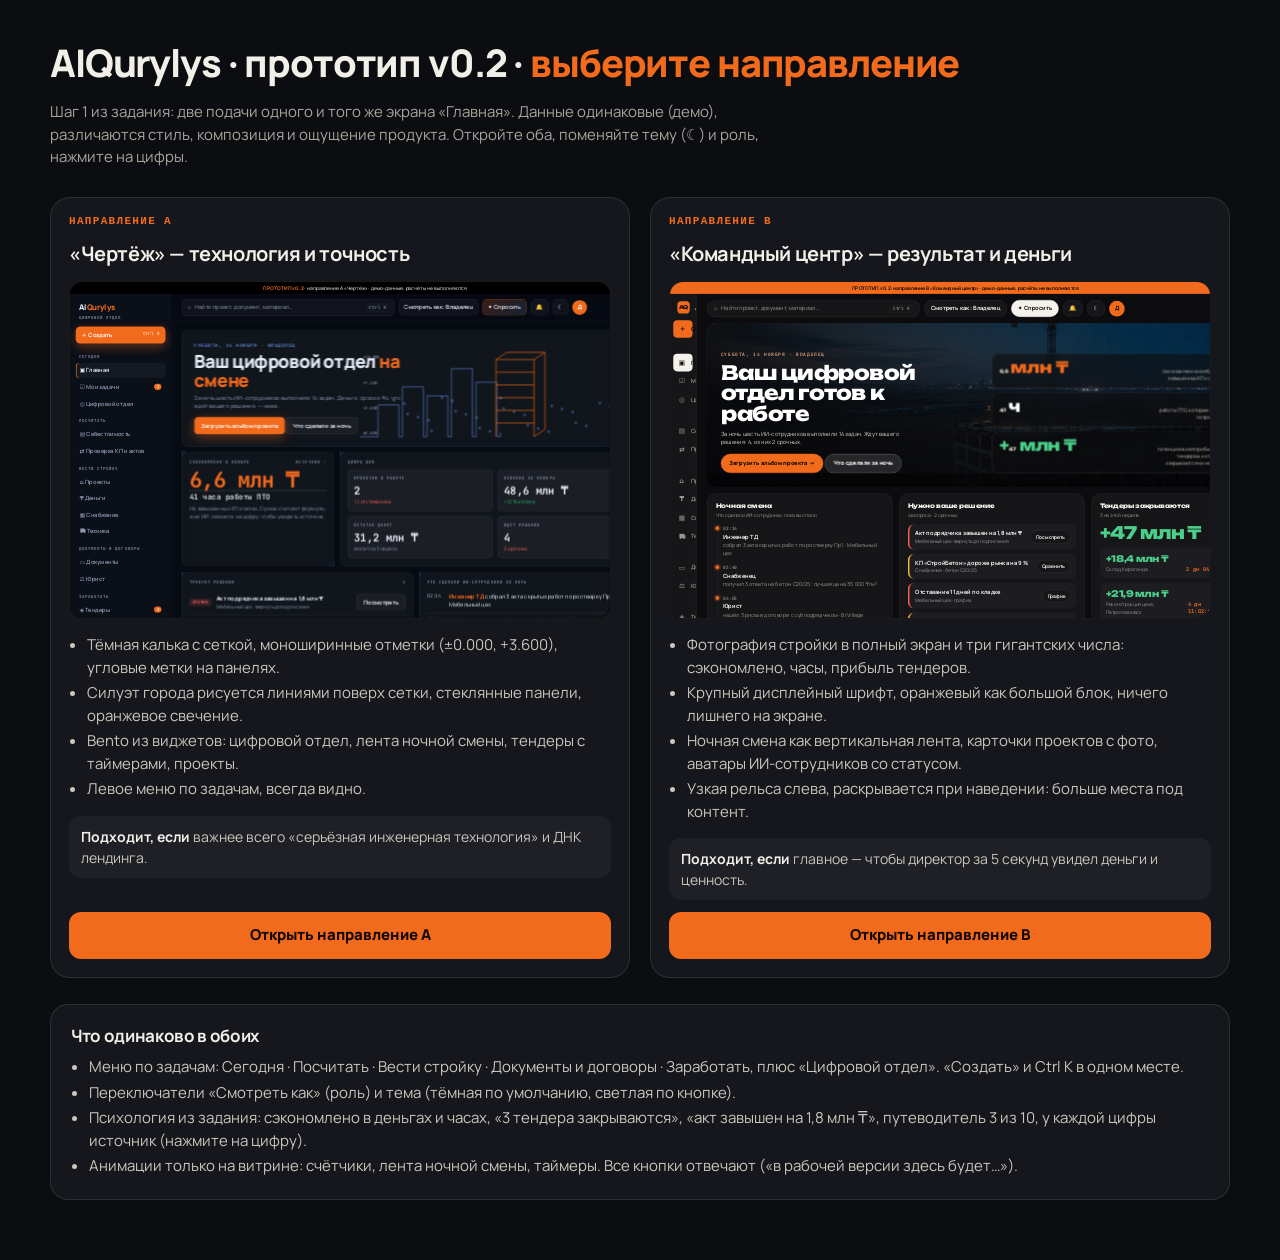
==== proto-v02/index.html @ 18655864 "Prototype v0.2: two style directions for the home screen Co-Authored-By: Claude Sonnet 5.5 <noreply@" ====
<!doctype html>
<html lang="ru">
<head>
<meta charset="utf-8">
<meta name="robots" content="noindex, nofollow">
<meta name="viewport" content="width=device-width, initial-scale=1">
<title>AIQurylys · прототип v0.2 · два направления стиля</title>
<link href="https://fonts.googleapis.com/css2?family=Manrope:wght@400;600;800&display=swap" rel="stylesheet">
<style>
  * { box-sizing:border-box; margin:0; padding:0; }
  body { font:15px/1.5 Manrope, system-ui, sans-serif; background:#0C0D11; color:#F2EFE9; padding:34px 22px 60px; }
  .w { max-width:1180px; margin:0 auto; }
  h1 { font-size:clamp(26px,3.4vw,38px); letter-spacing:-.03em; font-weight:800; }
  h1 em { font-style:normal; color:#F26B1D; }
  .lead { color:#A8A59C; max-width:760px; margin:10px 0 28px; }
  .grid { display:grid; grid-template-columns:1fr 1fr; gap:20px; }
  .card { background:#16171C; border:1px solid rgba(255,255,255,.1); border-radius:20px; padding:18px; display:flex; flex-direction:column; gap:12px; }
  .shot { position:relative; border-radius:14px; overflow:hidden; border:1px solid rgba(255,255,255,.1); aspect-ratio:16/10; background:#000; }
  .shot iframe { position:absolute; left:0; top:0; width:1440px; height:900px; border:0; transform-origin:0 0; pointer-events:none; }
  .shot a { position:absolute; inset:0; }
  h2 { font-size:20px; letter-spacing:-.02em; }
  .tag { font:700 11px/1 ui-monospace, Consolas, monospace; letter-spacing:.12em; text-transform:uppercase; color:#F26B1D; }
  ul { padding-left:18px; color:#C9C6BC; } li { margin:3px 0; }
  .for { background:#1E2026; border-radius:12px; padding:10px 12px; color:#C9C6BC; font-size:14px; }
  .for b { color:#F2EFE9; }
  .btn { display:inline-flex; justify-content:center; padding:12px 18px; border-radius:12px; background:#F26B1D; color:#140A03; font-weight:800; text-decoration:none; margin-top:auto; }
  .btn.o { background:transparent; color:#F2EFE9; border:1px solid rgba(255,255,255,.25); }
  .same { margin-top:26px; background:#16171C; border:1px solid rgba(255,255,255,.1); border-radius:18px; padding:18px 20px; }
  .same h2 { font-size:17px; margin-bottom:8px; } .same li { color:#C9C6BC; }
  @media (max-width:900px) { .grid { grid-template-columns:1fr; } }
</style>
</head>
<body>
<div class="w">
  <h1>AIQurylys · прототип v0.2 · <em>выберите направление</em></h1>
  <p class="lead">Шаг 1 из задания: две подачи одного и того же экрана «Главная». Данные одинаковые (демо), различаются стиль, композиция и ощущение продукта. Откройте оба, поменяйте тему (☾) и роль, нажмите на цифры.</p>

  <div class="grid">
    <div class="card">
      <span class="tag">Направление A</span>
      <h2>«Чертёж» — технология и точность</h2>
      <div class="shot"><iframe src="a.html" title="Направление A" loading="lazy" style="transform:scale(.41)"></iframe><a href="a.html" aria-label="Открыть направление A"></a></div>
      <ul>
        <li>Тёмная калька с сеткой, моноширинные отметки (±0.000, +3.600), угловые метки на панелях.</li>
        <li>Силуэт города рисуется линиями поверх сетки, стеклянные панели, оранжевое свечение.</li>
        <li>Bento из виджетов: цифровой отдел, лента ночной смены, тендеры с таймерами, проекты.</li>
        <li>Левое меню по задачам, всегда видно.</li>
      </ul>
      <div class="for"><b>Подходит, если</b> важнее всего «серьёзная инженерная технология» и ДНК лендинга.</div>
      <a class="btn" href="a.html">Открыть направление A</a>
    </div>
    <div class="card">
      <span class="tag">Направление B</span>
      <h2>«Командный центр» — результат и деньги</h2>
      <div class="shot"><iframe src="b.html" title="Направление B" loading="lazy" style="transform:scale(.41)"></iframe><a href="b.html" aria-label="Открыть направление B"></a></div>
      <ul>
        <li>Фотография стройки в полный экран и три гигантских числа: сэкономлено, часы, прибыль тендеров.</li>
        <li>Крупный дисплейный шрифт, оранжевый как большой блок, ничего лишнего на экране.</li>
        <li>Ночная смена как вертикальная лента, карточки проектов с фото, аватары ИИ-сотрудников со статусом.</li>
        <li>Узкая рельса слева, раскрывается при наведении: больше места под контент.</li>
      </ul>
      <div class="for"><b>Подходит, если</b> главное — чтобы директор за 5 секунд увидел деньги и ценность.</div>
      <a class="btn" href="b.html">Открыть направление B</a>
    </div>
  </div>

  <div class="same">
    <h2>Что одинаково в обоих</h2>
    <ul>
      <li>Меню по задачам: Сегодня · Посчитать · Вести стройку · Документы и договоры · Заработать, плюс «Цифровой отдел». «Создать» и Ctrl K в одном месте.</li>
      <li>Переключатели «Смотреть как» (роль) и тема (тёмная по умолчанию, светлая по кнопке).</li>
      <li>Психология из задания: сэкономлено в деньгах и часах, «3 тендера закрываются», «акт завышен на 1,8 млн ₸», путеводитель 3 из 10, у каждой цифры источник (нажмите на цифру).</li>
      <li>Анимации только на витрине: счётчики, лента ночной смены, таймеры. Все кнопки отвечают («в рабочей версии здесь будет…»).</li>
    </ul>
  </div>
</div>
</body>
</html>
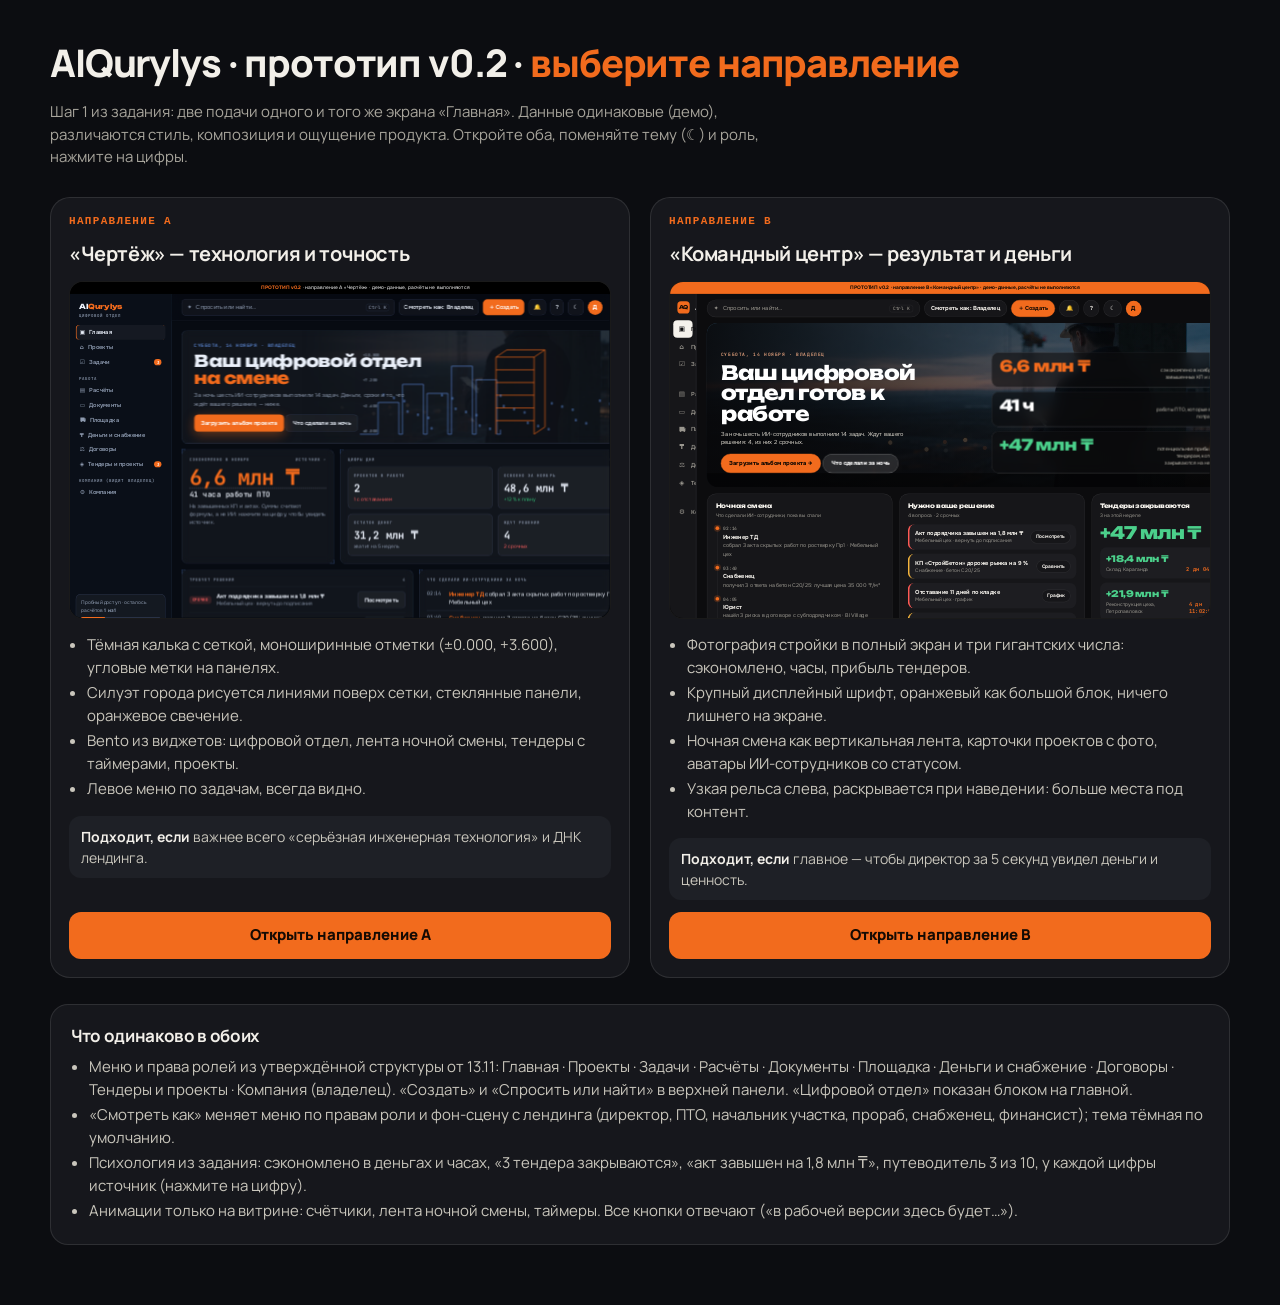
==== commit 8579a747: "Prototype v0.2: approved menu and roles, landing scene photos per role Co-Authored-By: Claude Sonnet" ====
--- a/proto-v02/index.html
+++ b/proto-v02/index.html
@@ -67,8 +67,8 @@
   <div class="same">
     <h2>Что одинаково в обоих</h2>
     <ul>
-      <li>Меню по задачам: Сегодня · Посчитать · Вести стройку · Документы и договоры · Заработать, плюс «Цифровой отдел». «Создать» и Ctrl K в одном месте.</li>
-      <li>Переключатели «Смотреть как» (роль) и тема (тёмная по умолчанию, светлая по кнопке).</li>
+      <li>Меню и права ролей из утверждённой структуры от 13.11: Главная · Проекты · Задачи · Расчёты · Документы · Площадка · Деньги и снабжение · Договоры · Тендеры и проекты · Компания (владелец). «Создать» и «Спросить или найти» в верхней панели. «Цифровой отдел» показан блоком на главной.</li>
+      <li>«Смотреть как» меняет меню по правам роли и фон-сцену с лендинга (директор, ПТО, начальник участка, прораб, снабженец, финансист); тема тёмная по умолчанию.</li>
       <li>Психология из задания: сэкономлено в деньгах и часах, «3 тендера закрываются», «акт завышен на 1,8 млн ₸», путеводитель 3 из 10, у каждой цифры источник (нажмите на цифру).</li>
       <li>Анимации только на витрине: счётчики, лента ночной смены, таймеры. Все кнопки отвечают («в рабочей версии здесь будет…»).</li>
     </ul>
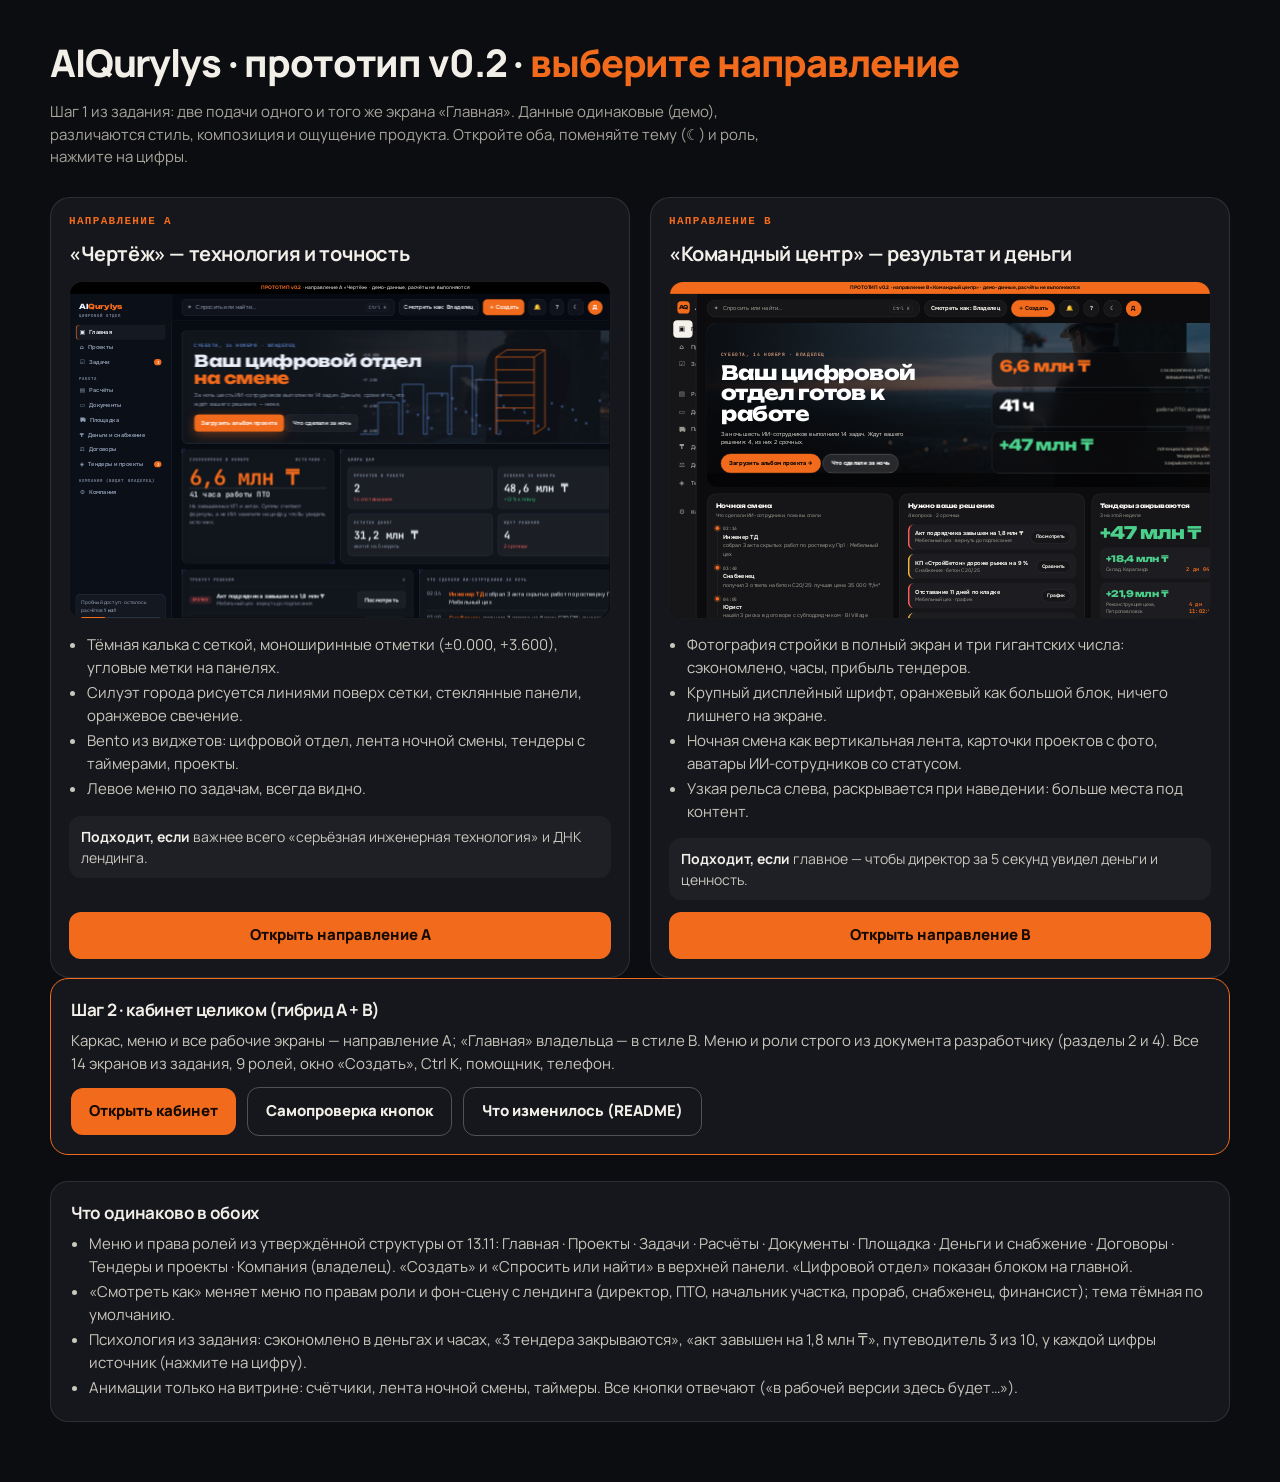
==== commit 503c8864: "Prototype v0.2 step 2: full cabinet skeleton (hybrid A+B), 9 roles, 14 screens, demo JSON, selfcheck" ====
--- a/proto-v02/index.html
+++ b/proto-v02/index.html
@@ -64,6 +64,14 @@
     </div>
   </div>
 
+  <div class="same" style="border-color:#F26B1D;margin-top:0;margin-bottom:20px">
+    <h2>Шаг 2 · кабинет целиком (гибрид A + B)</h2>
+    <p style="color:#C9C6BC;margin-bottom:12px">Каркас, меню и все рабочие экраны — направление A; «Главная» владельца — в стиле B. Меню и роли строго из документа разработчику (разделы 2 и 4). Все 14 экранов из задания, 9 ролей, окно «Создать», Ctrl K, помощник, телефон.</p>
+    <a class="btn" href="app/">Открыть кабинет</a>
+    <a class="btn o" href="app/?selfcheck=1" style="margin-left:8px">Самопроверка кнопок</a>
+    <a class="btn o" href="app/README.md" style="margin-left:8px">Что изменилось (README)</a>
+  </div>
+
   <div class="same">
     <h2>Что одинаково в обоих</h2>
     <ul>
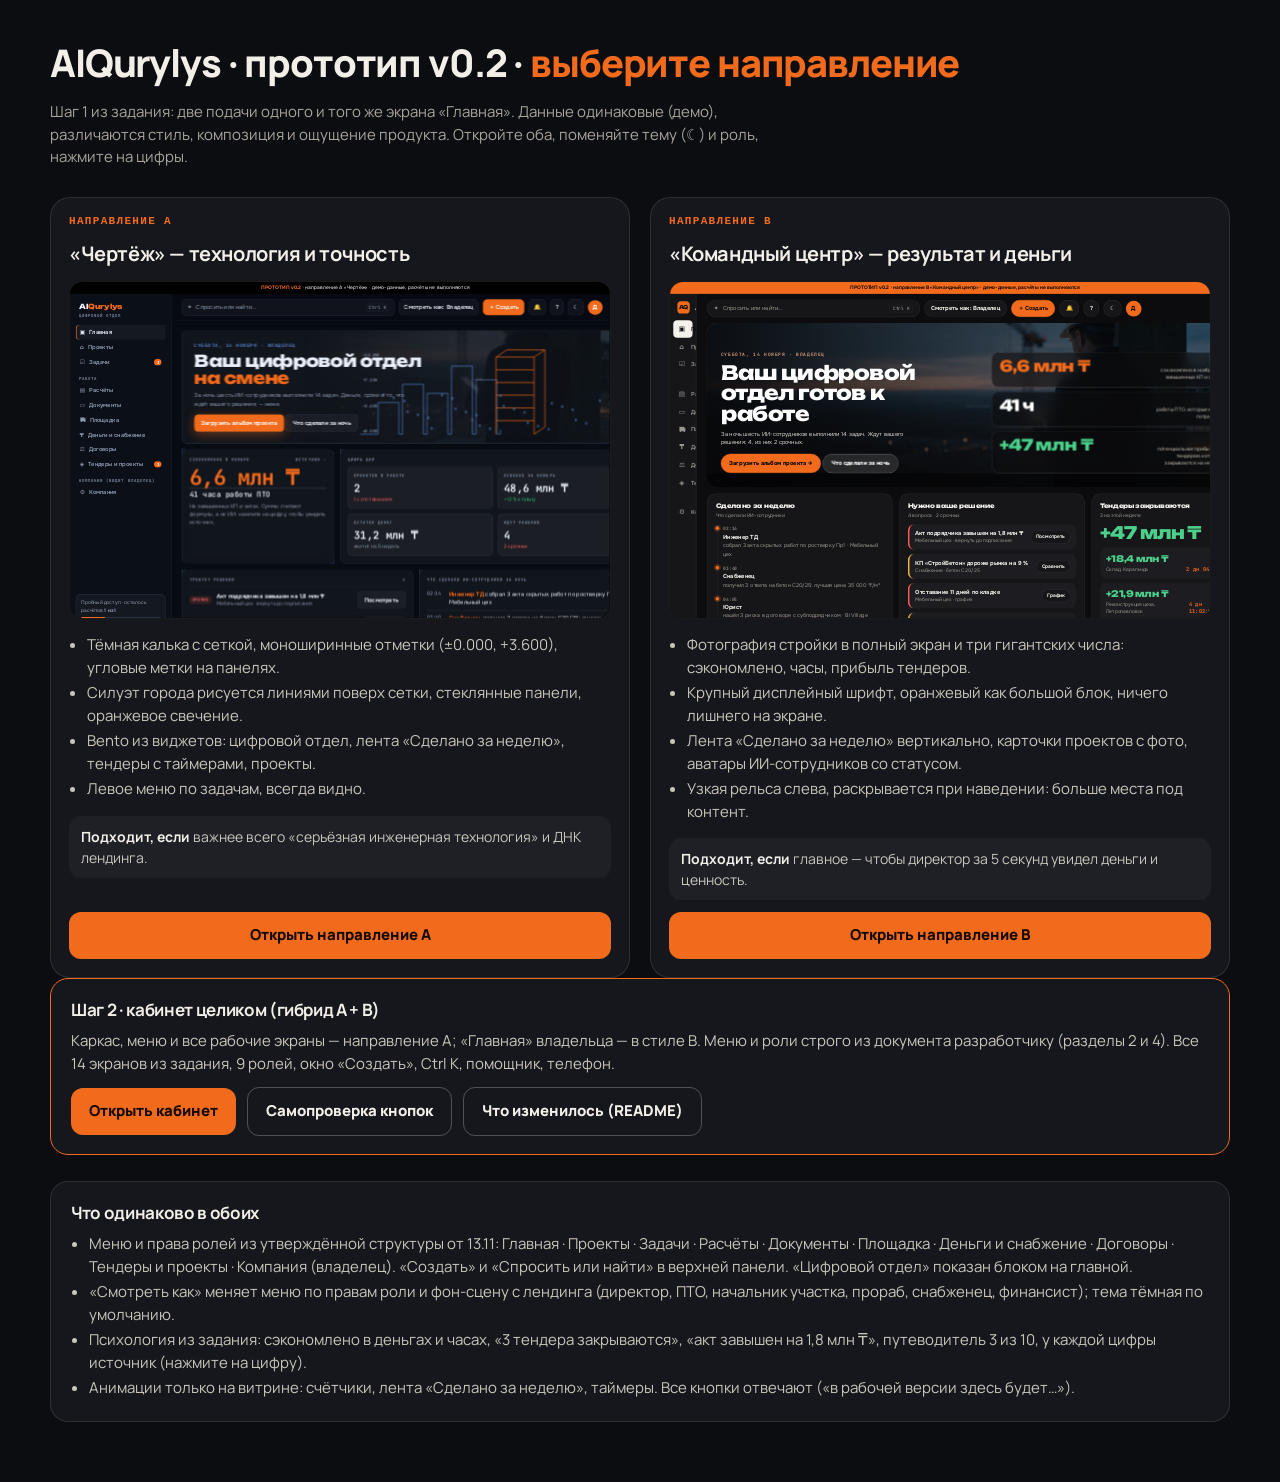
==== commit 016531c1: "Prototype v0.3: weekly feed, tenders wording, landing-consistent demo data, phone fixes, tabs-only s" ====
--- a/proto-v02/index.html
+++ b/proto-v02/index.html
@@ -43,7 +43,7 @@
       <ul>
         <li>Тёмная калька с сеткой, моноширинные отметки (±0.000, +3.600), угловые метки на панелях.</li>
         <li>Силуэт города рисуется линиями поверх сетки, стеклянные панели, оранжевое свечение.</li>
-        <li>Bento из виджетов: цифровой отдел, лента ночной смены, тендеры с таймерами, проекты.</li>
+        <li>Bento из виджетов: цифровой отдел, лента «Сделано за неделю», тендеры с таймерами, проекты.</li>
         <li>Левое меню по задачам, всегда видно.</li>
       </ul>
       <div class="for"><b>Подходит, если</b> важнее всего «серьёзная инженерная технология» и ДНК лендинга.</div>
@@ -56,7 +56,7 @@
       <ul>
         <li>Фотография стройки в полный экран и три гигантских числа: сэкономлено, часы, прибыль тендеров.</li>
         <li>Крупный дисплейный шрифт, оранжевый как большой блок, ничего лишнего на экране.</li>
-        <li>Ночная смена как вертикальная лента, карточки проектов с фото, аватары ИИ-сотрудников со статусом.</li>
+        <li>Лента «Сделано за неделю» вертикально, карточки проектов с фото, аватары ИИ-сотрудников со статусом.</li>
         <li>Узкая рельса слева, раскрывается при наведении: больше места под контент.</li>
       </ul>
       <div class="for"><b>Подходит, если</b> главное — чтобы директор за 5 секунд увидел деньги и ценность.</div>
@@ -78,7 +78,7 @@
       <li>Меню и права ролей из утверждённой структуры от 13.11: Главная · Проекты · Задачи · Расчёты · Документы · Площадка · Деньги и снабжение · Договоры · Тендеры и проекты · Компания (владелец). «Создать» и «Спросить или найти» в верхней панели. «Цифровой отдел» показан блоком на главной.</li>
       <li>«Смотреть как» меняет меню по правам роли и фон-сцену с лендинга (директор, ПТО, начальник участка, прораб, снабженец, финансист); тема тёмная по умолчанию.</li>
       <li>Психология из задания: сэкономлено в деньгах и часах, «3 тендера закрываются», «акт завышен на 1,8 млн ₸», путеводитель 3 из 10, у каждой цифры источник (нажмите на цифру).</li>
-      <li>Анимации только на витрине: счётчики, лента ночной смены, таймеры. Все кнопки отвечают («в рабочей версии здесь будет…»).</li>
+      <li>Анимации только на витрине: счётчики, лента «Сделано за неделю», таймеры. Все кнопки отвечают («в рабочей версии здесь будет…»).</li>
     </ul>
   </div>
 </div>
